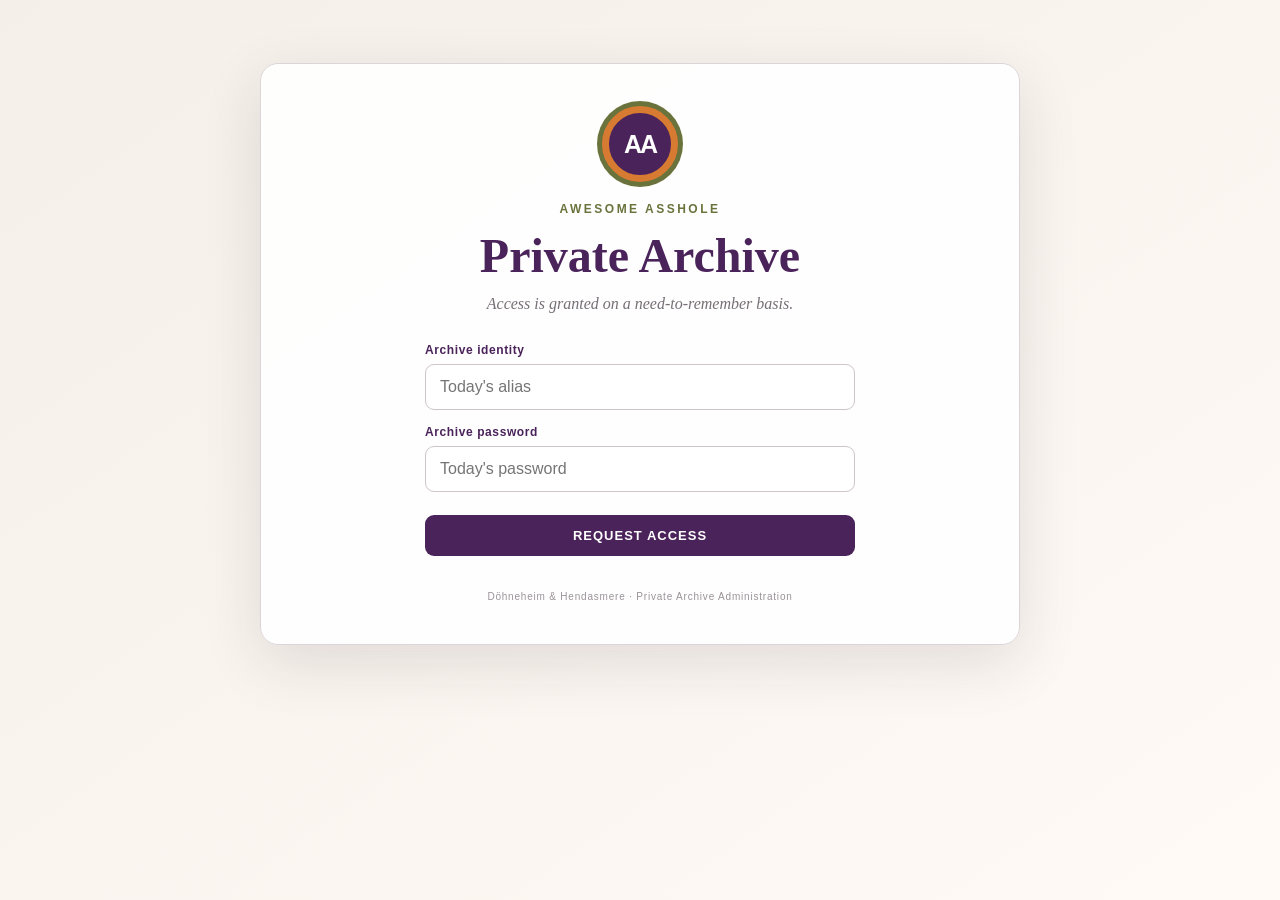
==== index.html @ c1df0f01 "Add files via upload" ====
<!doctype html>
<html lang="en">
<head>
<meta charset="utf-8">
<meta name="viewport" content="width=device-width, initial-scale=1">
<title>Awesome Asshole — Private Archive</title>
<link rel="stylesheet" href="assets/style.css">
</head>
<body>
<main class="shell">
  <section class="card login-card" id="loginView">
    <div class="mark">AA</div>
    <p class="eyebrow">AWESOME ASSHOLE</p>
    <h1>Private Archive</h1>
    <p class="intro">Access is granted on a need-to-remember basis.</p>
    <form id="loginForm" autocomplete="off">
      <label>Archive identity<input id="username" name="username" autocomplete="username" placeholder="Today's alias" required></label>
      <label>Archive password<input id="password" name="password" type="password" autocomplete="current-password" placeholder="Today's password" required></label>
      <button type="submit">Request access</button>
      <p class="error" id="error" role="alert" hidden>Those credentials don't appear to open this archive.</p>
    </form>
    <div class="fine">Döhneheim &amp; Hendasmere · Private Archive Administration</div>
  </section>

  <section class="card archive-card" id="archiveView" hidden>
    <header class="archive-header">
      <div><p class="eyebrow">AWESOME ASSHOLE / ARCHIVE</p><h1 id="memoryTitle"></h1></div>
      <button class="quiet" id="logout">Lock archive</button>
    </header>
    <div class="rule"></div>
    <p class="date" id="memoryDate"></p>
    <article id="memoryBody" class="memory"></article>
    <footer>SOME STORIES ARE WORTH KEEPING.</footer>
  </section>
</main>
<script src="assets/app.js"></script>
</body>
</html>
---- assets/style.css ----
:root{--purple:#4a235a;--olive:#69733b;--orange:#d77a32;--ink:#272329;--paper:#f7f3ed;--muted:#766f75;--line:#ddd4d9}
*{box-sizing:border-box}body{margin:0;min-height:100vh;background:linear-gradient(145deg,#f4efe9,#fffaf5);color:var(--ink);font-family:Georgia,'Times New Roman',serif}.shell{width:min(760px,92vw);margin:0 auto;padding:7vh 0}.card{background:rgba(255,255,255,.92);border:1px solid var(--line);box-shadow:0 18px 60px rgba(50,30,50,.12);border-radius:18px;padding:42px}.login-card{text-align:center}.mark{width:76px;height:76px;margin:0 auto 20px;border-radius:50%;display:grid;place-items:center;background:var(--purple);color:white;font:700 25px/1 Arial,sans-serif;letter-spacing:-2px;border:7px solid var(--orange);box-shadow:0 0 0 5px var(--olive)}.eyebrow{font:700 12px/1.2 Arial,sans-serif;letter-spacing:2.5px;color:var(--olive);margin:0 0 12px}.login-card h1,.archive-header h1{color:var(--purple);margin:0;font-size:clamp(30px,6vw,48px)}.intro{color:var(--muted);font-style:italic;margin:12px 0 30px}form{max-width:430px;margin:auto;text-align:left}label{display:block;font:700 12px Arial,sans-serif;letter-spacing:.6px;margin:15px 0;color:var(--purple)}input{display:block;width:100%;margin-top:7px;border:1px solid #cfc5cc;border-radius:9px;padding:13px 14px;font:16px Arial,sans-serif;background:#fff}input:focus{outline:2px solid rgba(215,122,50,.3);border-color:var(--orange)}button{width:100%;border:0;border-radius:9px;padding:13px 16px;background:var(--purple);color:#fff;font:700 13px Arial,sans-serif;letter-spacing:1px;text-transform:uppercase;cursor:pointer;margin-top:8px}button:hover{filter:brightness(1.08)}.quiet{width:auto;background:transparent;color:var(--purple);border:1px solid var(--line);margin:0}.error{color:#9a3d2f;text-align:center;font:13px Arial,sans-serif}.fine{margin-top:35px;color:#9a9398;font:10px Arial,sans-serif;letter-spacing:.8px}.archive-header{display:flex;align-items:flex-start;justify-content:space-between;gap:20px}.archive-header h1{font-size:clamp(28px,5vw,42px)}.rule{height:3px;background:linear-gradient(90deg,var(--purple),var(--orange),var(--olive));margin:25px 0}.date{font:700 11px Arial,sans-serif;letter-spacing:2px;color:var(--muted);text-transform:uppercase}.memory{font-size:20px;line-height:1.75;margin:28px 0 55px}.memory p{margin:0 0 20px}.memory .quote{font-style:italic;border-left:4px solid var(--orange);padding-left:20px;color:#4b4148}.memory .small{font:12px Arial,sans-serif;letter-spacing:1px;text-transform:uppercase;color:var(--olive)}footer{text-align:center;font:700 10px Arial,sans-serif;letter-spacing:2px;color:var(--purple)}[hidden]{display:none!important}@media(max-width:560px){.shell{padding:3vh 0}.card{padding:28px 22px}.archive-header{display:block}.quiet{margin-top:18px}.memory{font-size:18px}}
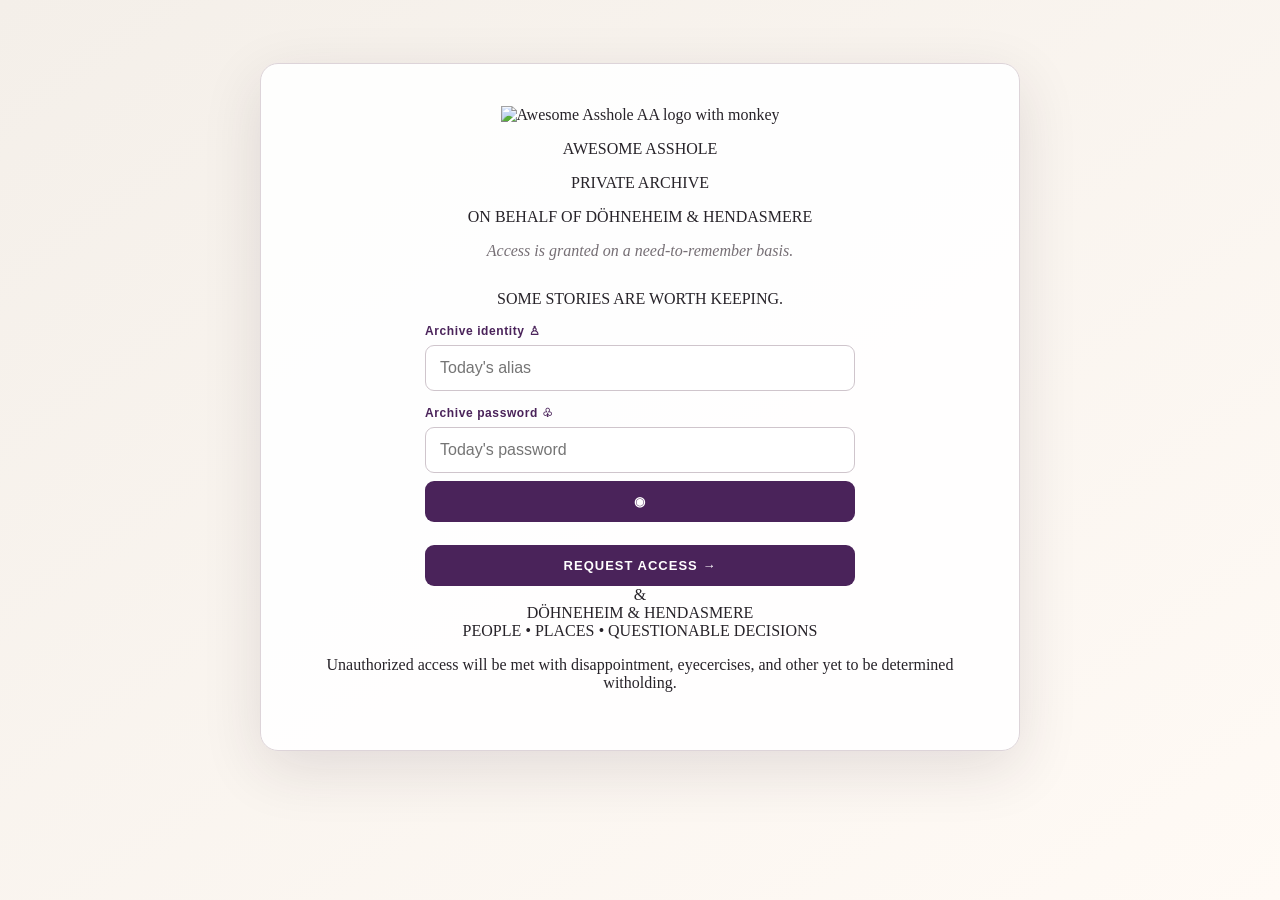
==== commit 3e2789e3: "Add files via upload" ====
--- a/index.html
+++ b/index.html
@@ -9,17 +9,47 @@
 <body>
 <main class="shell">
   <section class="card login-card" id="loginView">
-    <div class="mark">AA</div>
-    <p class="eyebrow">AWESOME ASSHOLE</p>
-    <h1>Private Archive</h1>
-    <p class="intro">Access is granted on a need-to-remember basis.</p>
+    <div class="brand-lockup">
+      <img class="brand-mark" src="assets/aa-logo.png" alt="Awesome Asshole AA logo with monkey">
+      <p class="brand-name">AWESOME ASSHOLE</p>
+      <div class="archive-name"><span>PRIVATE ARCHIVE</span></div>
+      <p class="organisation">ON BEHALF OF DÖHNEHEIM &amp; HENDASMERE</p>
+    </div>
+
+    <div class="access-copy">
+      <p class="intro">Access is granted on a need-to-remember basis.</p>
+      <p class="tagline">SOME STORIES ARE WORTH KEEPING.</p>
+    </div>
+
     <form id="loginForm" autocomplete="off">
-      <label>Archive identity<input id="username" name="username" autocomplete="username" placeholder="Today's alias" required></label>
-      <label>Archive password<input id="password" name="password" type="password" autocomplete="current-password" placeholder="Today's password" required></label>
-      <button type="submit">Request access</button>
+      <label>
+        Archive identity
+        <span class="field">
+          <span class="field-icon">♙</span>
+          <input id="username" name="username" autocomplete="username" placeholder="Today's alias" required>
+        </span>
+      </label>
+
+      <label>
+        Archive password
+        <span class="field">
+          <span class="field-icon">♧</span>
+          <input id="password" name="password" type="password" autocomplete="current-password" placeholder="Today's password" required>
+          <button class="show-password" type="button" id="showPassword" aria-label="Show password">◉</button>
+        </span>
+      </label>
+
+      <button class="access-button" type="submit">Request access <span>→</span></button>
       <p class="error" id="error" role="alert" hidden>Those credentials don't appear to open this archive.</p>
     </form>
-    <div class="fine">Döhneheim &amp; Hendasmere · Private Archive Administration</div>
+
+    <div class="footer-brand">
+      <div class="footer-rule"><span>&amp;</span></div>
+      <div class="names">DÖHNEHEIM <span>&amp;</span> HENDASMERE</div>
+      <div class="descriptor">PEOPLE <i>•</i> PLACES <i>•</i> QUESTIONABLE DECISIONS</div>
+    </div>
+
+    <p class="warning">Unauthorized access will be met with disappointment, eyecercises, and other yet to be determined witholding.</p>
   </section>
 
   <section class="card archive-card" id="archiveView" hidden>
@@ -34,5 +64,12 @@
   </section>
 </main>
 <script src="assets/app.js"></script>
+<script>
+document.getElementById('showPassword').addEventListener('click', function () {
+  const input = document.getElementById('password');
+  input.type = input.type === 'password' ? 'text' : 'password';
+  this.textContent = input.type === 'password' ? '◉' : '◌';
+});
+</script>
 </body>
 </html>
--- a/assets/style.css
+++ b/assets/style.css
@@ -1,2 +1,13 @@
 :root{--purple:#4a235a;--olive:#69733b;--orange:#d77a32;--ink:#272329;--paper:#f7f3ed;--muted:#766f75;--line:#ddd4d9}
-*{box-sizing:border-box}body{margin:0;min-height:100vh;background:linear-gradient(145deg,#f4efe9,#fffaf5);color:var(--ink);font-family:Georgia,'Times New Roman',serif}.shell{width:min(760px,92vw);margin:0 auto;padding:7vh 0}.card{background:rgba(255,255,255,.92);border:1px solid var(--line);box-shadow:0 18px 60px rgba(50,30,50,.12);border-radius:18px;padding:42px}.login-card{text-align:center}.mark{width:76px;height:76px;margin:0 auto 20px;border-radius:50%;display:grid;place-items:center;background:var(--purple);color:white;font:700 25px/1 Arial,sans-serif;letter-spacing:-2px;border:7px solid var(--orange);box-shadow:0 0 0 5px var(--olive)}.eyebrow{font:700 12px/1.2 Arial,sans-serif;letter-spacing:2.5px;color:var(--olive);margin:0 0 12px}.login-card h1,.archive-header h1{color:var(--purple);margin:0;font-size:clamp(30px,6vw,48px)}.intro{color:var(--muted);font-style:italic;margin:12px 0 30px}form{max-width:430px;margin:auto;text-align:left}label{display:block;font:700 12px Arial,sans-serif;letter-spacing:.6px;margin:15px 0;color:var(--purple)}input{display:block;width:100%;margin-top:7px;border:1px solid #cfc5cc;border-radius:9px;padding:13px 14px;font:16px Arial,sans-serif;background:#fff}input:focus{outline:2px solid rgba(215,122,50,.3);border-color:var(--orange)}button{width:100%;border:0;border-radius:9px;padding:13px 16px;background:var(--purple);color:#fff;font:700 13px Arial,sans-serif;letter-spacing:1px;text-transform:uppercase;cursor:pointer;margin-top:8px}button:hover{filter:brightness(1.08)}.quiet{width:auto;background:transparent;color:var(--purple);border:1px solid var(--line);margin:0}.error{color:#9a3d2f;text-align:center;font:13px Arial,sans-serif}.fine{margin-top:35px;color:#9a9398;font:10px Arial,sans-serif;letter-spacing:.8px}.archive-header{display:flex;align-items:flex-start;justify-content:space-between;gap:20px}.archive-header h1{font-size:clamp(28px,5vw,42px)}.rule{height:3px;background:linear-gradient(90deg,var(--purple),var(--orange),var(--olive));margin:25px 0}.date{font:700 11px Arial,sans-serif;letter-spacing:2px;color:var(--muted);text-transform:uppercase}.memory{font-size:20px;line-height:1.75;margin:28px 0 55px}.memory p{margin:0 0 20px}.memory .quote{font-style:italic;border-left:4px solid var(--orange);padding-left:20px;color:#4b4148}.memory .small{font:12px Arial,sans-serif;letter-spacing:1px;text-transform:uppercase;color:var(--olive)}footer{text-align:center;font:700 10px Arial,sans-serif;letter-spacing:2px;color:var(--purple)}[hidden]{display:none!important}@media(max-width:560px){.shell{padding:3vh 0}.card{padding:28px 22px}.archive-header{display:block}.quiet{margin-top:18px}.memory{font-size:18px}}
+*{box-sizing:border-box}body{margin:0;min-height:100vh;background:linear-gradient(145deg,#f4efe9,#fffaf5);color:var(--ink);font-family:Georgia,'Times New Roman',serif}.shell{width:min(760px,92vw);margin:0 auto;padding:7vh 0}.card{background:rgba(255,255,255,.92);border:1px solid var(--line);box-shadow:0 18px 60px rgba(50,30,50,.12);border-radius:18px;padding:42px}.login-card{text-align:center}.mark{width:76px;height:76px;margin:0 auto 20px;border-radius:50%;display:grid;place-items:center;background:var(--purple);color:white;font:700 25px/1 Arial,sans-serif;letter-spacing:-2px;border:7px solid var(--orange);box-shadow:0 0 0 5px var(--olive)}.eyebrow{font:700 12px/1.2 Arial,sans-serif;letter-spacing:2.5px;color:var(--olive);margin:0 0 12px}.login-card h1,.archive-header h1{color:var(--purple);margin:0;font-size:clamp(30px,6vw,48px)}.intro{color:var(--muted);font-style:italic;margin:12px 0 30px}form{max-width:430px;margin:auto;text-align:left}label{display:block;font:700 12px Arial,sans-serif;letter-spacing:.6px;margin:15px 0;color:var(--purple)}input{display:block;width:100%;margin-top:7px;border:1px solid #cfc5cc;border-radius:9px;padding:13px 14px;font:16px Arial,sans-serif;background:#fff}input:focus{outline:2px solid rgba(215,122,50,.3);border-color:var(--orange)}button{width:100%;border:0;border-radius:9px;padding:13px 16px;background:var(--purple);color:#fff;font:700 13px Arial,sans-serif;letter-spacing:1px;text-transform:uppercase;cursor:pointer;margin-top:8px}button:hover{filter:brightness(1.08)}.quiet{width:auto;background:transparent;color:var(--purple);border:1px solid var(--line);margin:0}.error{color:#9a3d2f;text-align:center;font:13px Arial,sans-serif}.fine{margin-top:35px;color:#9a9398;font:10px Arial,sans-serif;letter-spacing:.8px}.archive-header{display:flex;align-items:flex-start;justify-content:space-between;gap:20px}.archive-header h1{font-size:clamp(28px,5vw,42px)}.rule{height:3px;background:linear-gradient(90deg,var(--purple),var(--orange),var(--olive));margin:25px 0}.date{font:700 11px Arial,sans-serif;letter-spacing:2px;color:var(--muted);text-transform:uppercase}.memory{font-size:20px;line-height:1.75;margin:28px 0 55px}.memory p{margin:0 0 20px}.memory .quote{font-style:italic;border-left:4px solid var(--orange);padding-left:20px;color:#4b4148}.memory .small{font:12px Arial,sans-serif;letter-spacing:1px;text-transform:uppercase;color:var(--olive)}
+.evidence{margin:34px 0 42px}
+.photo-pair{display:grid;grid-template-columns:1fr 1fr;gap:20px;align-items:start}
+.photo-card{margin:0}
+.photo-card img{display:block;width:100%;height:auto;border-radius:12px;border:1px solid var(--line);box-shadow:0 10px 30px rgba(50,30,50,.12)}
+.photo-card:first-child img{filter:none}
+.photo-card figcaption{margin-top:10px;font:10px/1.45 Arial,sans-serif;letter-spacing:1px;text-transform:uppercase;color:var(--muted)}
+.photo-card figcaption strong{display:block;color:var(--purple);font-size:11px;margin-bottom:3px}
+.conversation{margin-top:34px;padding-top:30px;border-top:1px solid var(--line)}
+.conversation p{margin:0 0 20px}
+.punchline{font-weight:bold;color:var(--purple)}
+@media(max-width:620px){.photo-pair{grid-template-columns:1fr}.photo-card img{max-height:none}}footer{text-align:center;font:700 10px Arial,sans-serif;letter-spacing:2px;color:var(--purple)}[hidden]{display:none!important}@media(max-width:560px){.shell{padding:3vh 0}.card{padding:28px 22px}.archive-header{display:block}.quiet{margin-top:18px}.memory{font-size:18px}}
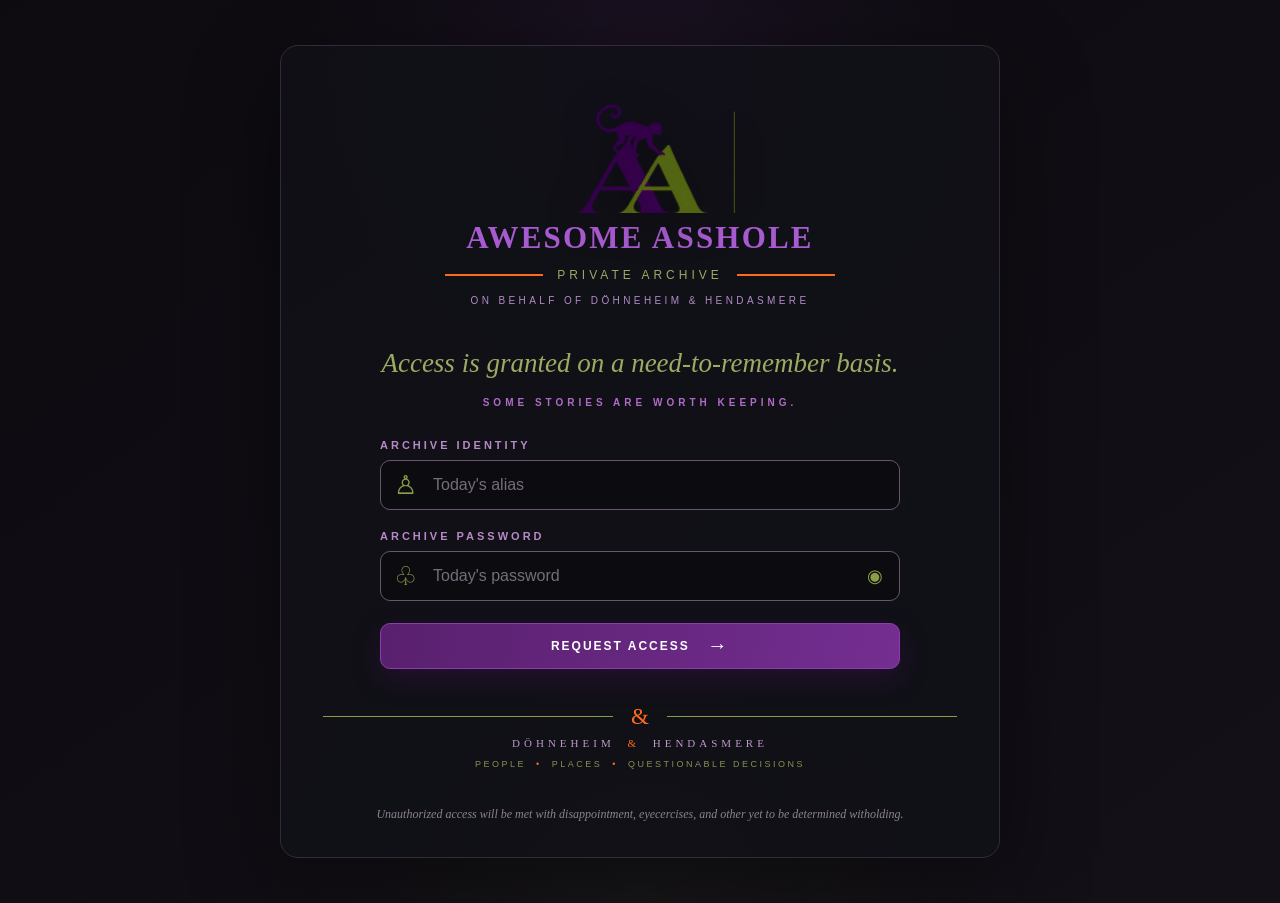
==== commit 2f54831b: "Update index.html CLICK FUNCTION" ====
--- a/index.html
+++ b/index.html
@@ -65,11 +65,5 @@
 </main>
 <script src="assets/app.js"></script>
 <script>
-document.getElementById('showPassword').addEventListener('click', function () {
-  const input = document.getElementById('password');
-  input.type = input.type === 'password' ? 'text' : 'password';
-  this.textContent = input.type === 'password' ? '◉' : '◌';
-});
-</script>
 </body>
 </html>
--- a/assets/style.css
+++ b/assets/style.css
@@ -1,13 +1,187 @@
-:root{--purple:#4a235a;--olive:#69733b;--orange:#d77a32;--ink:#272329;--paper:#f7f3ed;--muted:#766f75;--line:#ddd4d9}
-*{box-sizing:border-box}body{margin:0;min-height:100vh;background:linear-gradient(145deg,#f4efe9,#fffaf5);color:var(--ink);font-family:Georgia,'Times New Roman',serif}.shell{width:min(760px,92vw);margin:0 auto;padding:7vh 0}.card{background:rgba(255,255,255,.92);border:1px solid var(--line);box-shadow:0 18px 60px rgba(50,30,50,.12);border-radius:18px;padding:42px}.login-card{text-align:center}.mark{width:76px;height:76px;margin:0 auto 20px;border-radius:50%;display:grid;place-items:center;background:var(--purple);color:white;font:700 25px/1 Arial,sans-serif;letter-spacing:-2px;border:7px solid var(--orange);box-shadow:0 0 0 5px var(--olive)}.eyebrow{font:700 12px/1.2 Arial,sans-serif;letter-spacing:2.5px;color:var(--olive);margin:0 0 12px}.login-card h1,.archive-header h1{color:var(--purple);margin:0;font-size:clamp(30px,6vw,48px)}.intro{color:var(--muted);font-style:italic;margin:12px 0 30px}form{max-width:430px;margin:auto;text-align:left}label{display:block;font:700 12px Arial,sans-serif;letter-spacing:.6px;margin:15px 0;color:var(--purple)}input{display:block;width:100%;margin-top:7px;border:1px solid #cfc5cc;border-radius:9px;padding:13px 14px;font:16px Arial,sans-serif;background:#fff}input:focus{outline:2px solid rgba(215,122,50,.3);border-color:var(--orange)}button{width:100%;border:0;border-radius:9px;padding:13px 16px;background:var(--purple);color:#fff;font:700 13px Arial,sans-serif;letter-spacing:1px;text-transform:uppercase;cursor:pointer;margin-top:8px}button:hover{filter:brightness(1.08)}.quiet{width:auto;background:transparent;color:var(--purple);border:1px solid var(--line);margin:0}.error{color:#9a3d2f;text-align:center;font:13px Arial,sans-serif}.fine{margin-top:35px;color:#9a9398;font:10px Arial,sans-serif;letter-spacing:.8px}.archive-header{display:flex;align-items:flex-start;justify-content:space-between;gap:20px}.archive-header h1{font-size:clamp(28px,5vw,42px)}.rule{height:3px;background:linear-gradient(90deg,var(--purple),var(--orange),var(--olive));margin:25px 0}.date{font:700 11px Arial,sans-serif;letter-spacing:2px;color:var(--muted);text-transform:uppercase}.memory{font-size:20px;line-height:1.75;margin:28px 0 55px}.memory p{margin:0 0 20px}.memory .quote{font-style:italic;border-left:4px solid var(--orange);padding-left:20px;color:#4b4148}.memory .small{font:12px Arial,sans-serif;letter-spacing:1px;text-transform:uppercase;color:var(--olive)}
+:root{
+  --bg:#0d0b10;
+  --bg2:#131018;
+  --panel:#111017;
+  --purple:#7d35a0;
+  --purple-bright:#a85bd0;
+  --olive:#8a9d48;
+  --olive-soft:#9bab62;
+  --orange:#ff6b1a;
+  --white:#f5f1f6;
+  --muted:#9a92a0;
+  --line:#3a3040;
+}
+*{box-sizing:border-box}
+html{min-height:100%;background:var(--bg)}
+body{
+  margin:0;min-height:100vh;
+  background:
+    radial-gradient(circle at 50% 8%,rgba(125,53,160,.10),transparent 32%),
+    radial-gradient(circle at 50% 100%,rgba(138,157,72,.06),transparent 35%),
+    linear-gradient(145deg,var(--bg),var(--bg2));
+  color:var(--white);
+  font-family:Georgia,"Times New Roman",serif;
+}
+.shell{width:min(720px,92vw);margin:0 auto;padding:5vh 0}
+.card{
+  background:rgba(17,16,23,.88);
+  border:1px solid #332b39;
+  box-shadow:0 28px 90px rgba(0,0,0,.45);
+  border-radius:18px;
+  padding:46px 42px 34px;
+}
+.login-card{text-align:center}
+.brand-lockup{display:flex;flex-direction:column;align-items:center}
+.brand-mark{
+  width:min(190px,48vw);height:auto;display:block;
+  margin:0 auto 8px;
+  filter:drop-shadow(0 8px 20px rgba(0,0,0,.35));
+}
+.brand-name{
+  margin:0;
+  color:var(--purple-bright);
+  font:700 clamp(20px,4.5vw,31px)/1.1 Georgia,"Times New Roman",serif;
+  letter-spacing:2.2px;
+}
+.archive-name{
+  width:min(390px,82vw);
+  display:flex;align-items:center;gap:14px;
+  margin:13px auto 0;
+  color:var(--olive-soft);
+  font:12px/1.2 Arial,sans-serif;
+  letter-spacing:4px;
+}
+.archive-name:before,.archive-name:after{
+  content:"";height:2px;flex:1;background:var(--orange)
+}
+.organisation{
+  margin:13px 0 0;
+  color:#b38bc5;
+  font:10px/1.2 Arial,sans-serif;
+  letter-spacing:3.4px;
+}
+.access-copy{margin:38px 0 30px}
+.intro{
+  margin:0;
+  color:var(--olive-soft);
+  font-size:clamp(20px,4vw,27px);
+  font-style:italic;
+  line-height:1.35;
+}
+.tagline{
+  margin:15px 0 0;
+  color:#b06bc9;
+  font:700 10px/1.2 Arial,sans-serif;
+  letter-spacing:4px;
+}
+form{max-width:520px;margin:auto;text-align:left}
+label{
+  display:block;
+  margin:0 0 20px;
+  color:#b789c8;
+  font:700 11px/1.2 Arial,sans-serif;
+  letter-spacing:3px;
+  text-transform:uppercase;
+}
+.field{
+  position:relative;display:flex;align-items:center;
+  margin-top:8px;
+  border:1px solid #685570;
+  border-radius:10px;
+  background:rgba(8,7,11,.5);
+  transition:border-color .15s,box-shadow .15s;
+}
+.field:focus-within{
+  border-color:var(--orange);
+  box-shadow:0 0 0 3px rgba(255,107,26,.10);
+}
+.field-icon{
+  width:52px;flex:none;text-align:center;
+  color:var(--olive);
+  font:26px/1 Arial,sans-serif;
+}
+input{
+  width:100%;min-width:0;
+  border:0;outline:0;background:transparent;
+  color:var(--white);
+  padding:15px 15px 15px 0;
+  font:16px Arial,sans-serif;
+}
+input::placeholder{color:#756d7a}
+.show-password{
+  width:48px;flex:none;
+  margin:0;padding:0 14px;
+  border:0;background:transparent;color:var(--olive);
+  font:18px Arial,sans-serif;cursor:pointer;
+}
+.show-password:hover{filter:none;color:var(--orange)}
+.access-button{
+  width:100%;margin-top:2px;
+  border:1px solid #8d3bb2;border-radius:10px;
+  padding:15px 18px;
+  background:linear-gradient(100deg,#59206e,#742e91);
+  color:white;
+  font:700 12px Arial,sans-serif;
+  letter-spacing:2px;text-transform:uppercase;
+  cursor:pointer;
+  box-shadow:0 10px 28px rgba(90,25,115,.25);
+}
+.access-button span{font-size:20px;line-height:0;margin-left:12px;vertical-align:-2px}
+.access-button:hover{filter:brightness(1.1)}
+.error{color:#e38b78;text-align:center;font:13px Arial,sans-serif;margin:14px 0 0}
+.footer-brand{margin-top:36px}
+.footer-rule{
+  display:flex;align-items:center;gap:18px;
+  color:var(--orange);
+  font:23px/1 Georgia,serif;
+}
+.footer-rule:before,.footer-rule:after{content:"";height:1px;flex:1;background:var(--olive)}
+.names{
+  margin-top:9px;
+  color:#bd9ac9;
+  font:11px/1.2 Georgia,serif;
+  letter-spacing:4px;
+}
+.names span{color:var(--orange);padding:0 6px}
+.descriptor{
+  margin-top:9px;
+  color:#84934e;
+  font:9px/1.2 Arial,sans-serif;
+  letter-spacing:2.5px;
+}
+.descriptor i{color:var(--orange);font-style:normal;padding:0 5px}
+.warning{
+  margin:35px auto 0;
+  max-width:600px;
+  color:#8c8292;
+  font:italic 12px/1.5 Georgia,serif;
+}
+.archive-header{display:flex;align-items:flex-start;justify-content:space-between;gap:20px}
+.eyebrow{font:700 12px/1.2 Arial,sans-serif;letter-spacing:2.5px;color:var(--olive);margin:0 0 12px}
+.archive-header h1{color:var(--purple-bright);margin:0;font-size:clamp(28px,5vw,42px)}
+.quiet{width:auto;background:transparent;color:#c29bd0;border:1px solid var(--line);margin:0}
+.rule{height:3px;background:linear-gradient(90deg,var(--purple),var(--orange),var(--olive));margin:25px 0}
+.date{font:700 11px Arial,sans-serif;letter-spacing:2px;color:var(--muted);text-transform:uppercase}
+.memory{font-size:20px;line-height:1.75;margin:28px 0 55px}
+.memory p{margin:0 0 20px}.memory .quote{font-style:italic;border-left:4px solid var(--orange);padding-left:20px;color:#c5bbc7}
+.memory .small{font:12px Arial,sans-serif;letter-spacing:1px;text-transform:uppercase;color:var(--olive)}
 .evidence{margin:34px 0 42px}
 .photo-pair{display:grid;grid-template-columns:1fr 1fr;gap:20px;align-items:start}
-.photo-card{margin:0}
-.photo-card img{display:block;width:100%;height:auto;border-radius:12px;border:1px solid var(--line);box-shadow:0 10px 30px rgba(50,30,50,.12)}
-.photo-card:first-child img{filter:none}
+.photo-card{margin:0}.photo-card img{display:block;width:100%;height:auto;border-radius:12px;border:1px solid var(--line);box-shadow:0 10px 30px rgba(0,0,0,.28)}
 .photo-card figcaption{margin-top:10px;font:10px/1.45 Arial,sans-serif;letter-spacing:1px;text-transform:uppercase;color:var(--muted)}
-.photo-card figcaption strong{display:block;color:var(--purple);font-size:11px;margin-bottom:3px}
+.photo-card figcaption strong{display:block;color:#c29bd0;font-size:11px;margin-bottom:3px}
 .conversation{margin-top:34px;padding-top:30px;border-top:1px solid var(--line)}
-.conversation p{margin:0 0 20px}
-.punchline{font-weight:bold;color:var(--purple)}
-@media(max-width:620px){.photo-pair{grid-template-columns:1fr}.photo-card img{max-height:none}}footer{text-align:center;font:700 10px Arial,sans-serif;letter-spacing:2px;color:var(--purple)}[hidden]{display:none!important}@media(max-width:560px){.shell{padding:3vh 0}.card{padding:28px 22px}.archive-header{display:block}.quiet{margin-top:18px}.memory{font-size:18px}}
+.conversation p{margin:0 0 20px}.punchline{font-weight:bold;color:#c29bd0}
+footer{text-align:center;font:700 10px Arial,sans-serif;letter-spacing:2px;color:#b06bc9}
+[hidden]{display:none!important}
+@media(max-width:620px){.photo-pair{grid-template-columns:1fr}}
+@media(max-width:560px){
+  .shell{width:min(94vw,720px);padding:2vh 0}
+  .card{padding:34px 22px 28px;border-radius:15px}
+  .brand-mark{width:170px}
+  .organisation{letter-spacing:2.5px}
+  .access-copy{margin-top:30px}
+  .archive-header{display:block}
+  .quiet{margin-top:18px}
+  .memory{font-size:18px}
+}
